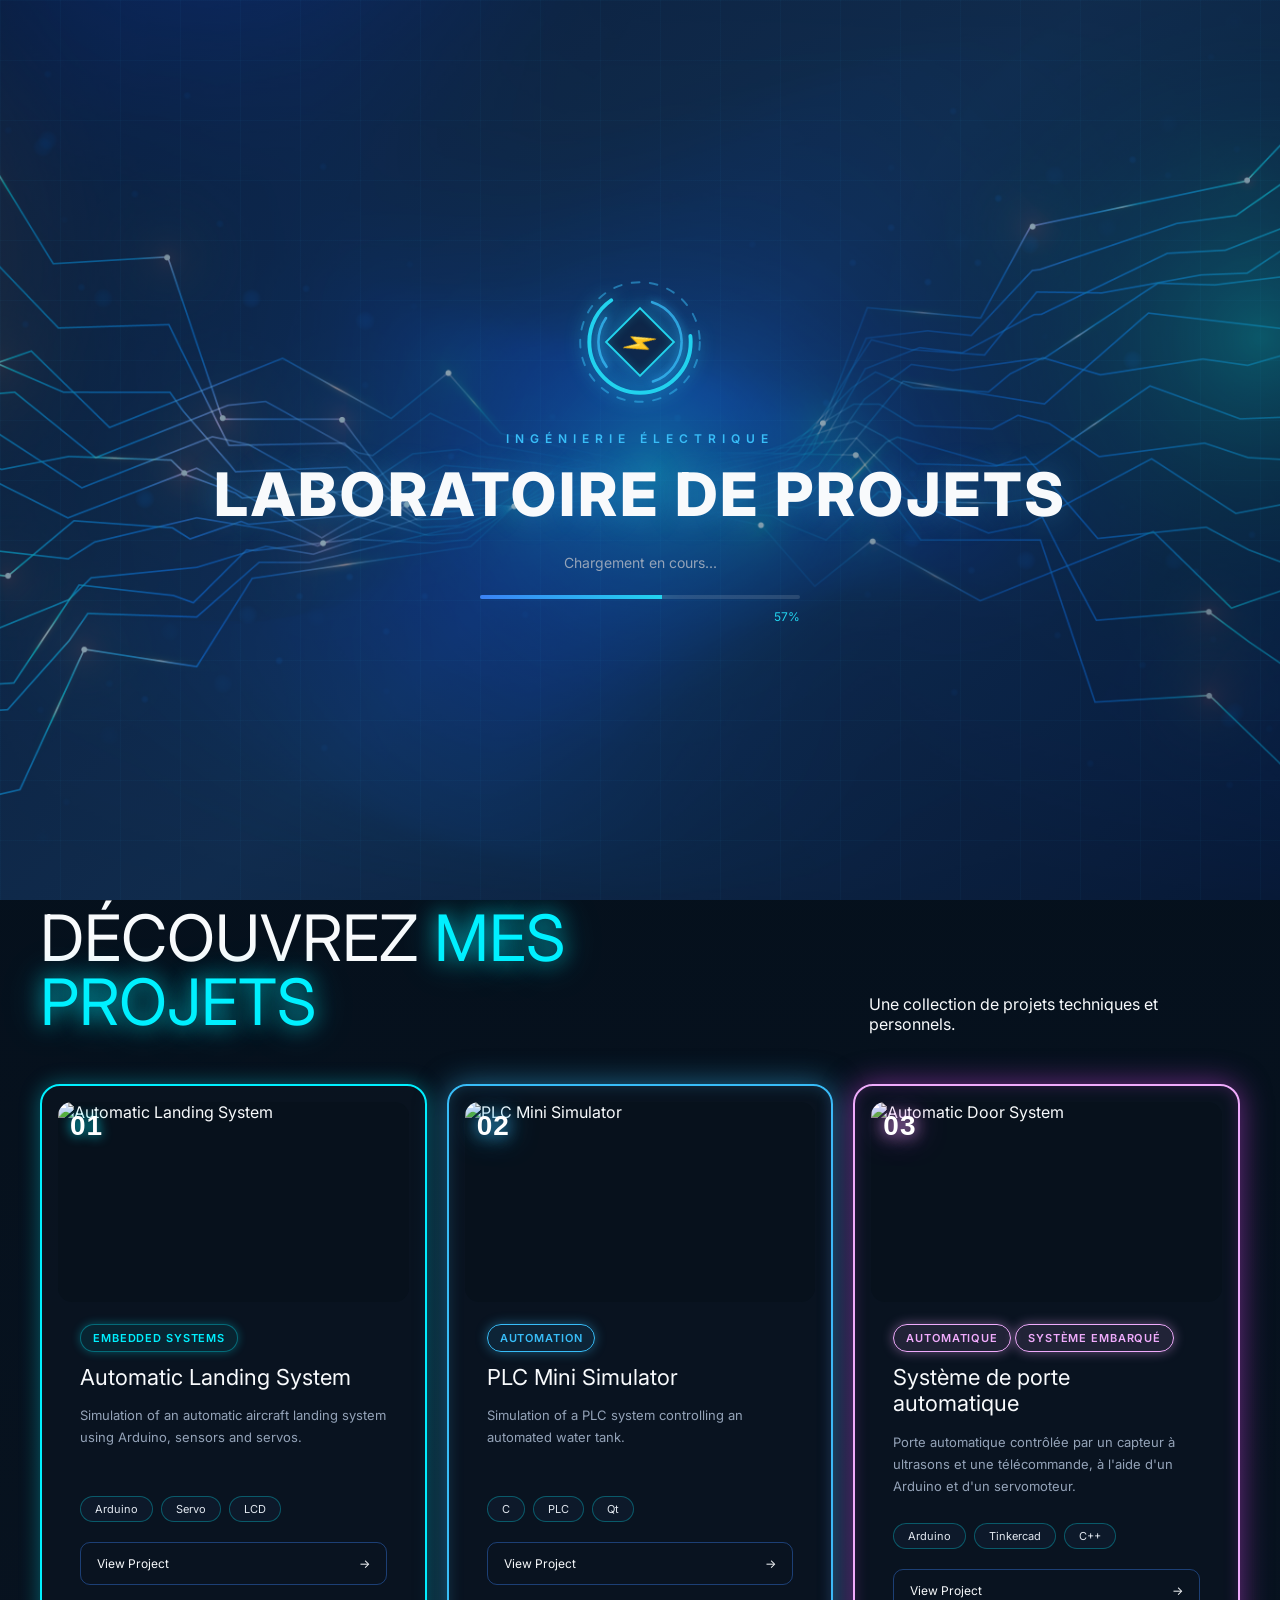
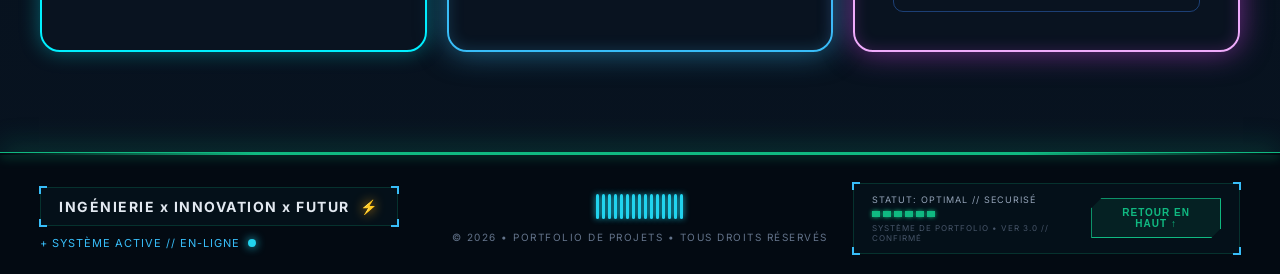
==== electrical-projects.html @ 34d15ec0 "Update Project" ====
<!doctype html>

<html lang="fr">
  <head>
    <meta charset="UTF-8" />

    <meta name="viewport" content="width=device-width, initial-scale=1.0" />

    <title>Ingénierie électrique | Laboratoire de projets</title>

    <!-- FONT -->

    <link rel="preconnect" href="https://fonts.googleapis.com" />

    <link rel="preconnect" href="https://fonts.gstatic.com" crossorigin />

    <link
      href="https://fonts.googleapis.com/css2?family=Inter:wght@400;500;600;700;800&display=swap"
      rel="stylesheet"
    />

    <link
      rel="preload"
      as="image"
      href="assets/electrical_projects_background.jpg"
    />

    <!-- CSS -->

    <link rel="stylesheet" href="css/electrical-projects.css" />
  </head>

  <body>
    <!-- =========================
         LOADING SCREEN
    ========================== -->

    <div id="page-loader" class="page-loader">
      <!-- LOADING BACKGROUND IMAGE -->

      <div class="loader-background"></div>

      <!-- DARK OVERLAY -->

      <div class="loader-overlay"></div>

      <!-- GRID -->

      <div class="loader-grid"></div>

      <!-- CIRCUIT DECORATION -->

      <div class="loader-circuit loader-circuit-left"></div>

      <div class="loader-circuit loader-circuit-right"></div>

      <!-- LOADER CONTENT -->

      <!-- LOADER CONTENT -->
      <div class="loader-content">
        <div class="loader-symbol">
          <svg class="ring ring-outer" viewBox="0 0 100 100">
            <circle cx="50" cy="50" r="46" stroke-dasharray="6, 8" />
          </svg>

          <svg class="ring ring-middle" viewBox="0 0 100 100">
            <circle cx="50" cy="50" r="39" stroke-dasharray="160 80" />
          </svg>

          <svg class="ring ring-inner" viewBox="0 0 100 100">
            <circle cx="50" cy="50" r="32" stroke-dasharray="40 40" />
          </svg>

          <div class="symbol-core">⚡</div>
        </div>

        <!-- TITLE -->
        <div class="loader-title">
          <span> INGÉNIERIE ÉLECTRIQUE </span>
          <h1>LABORATOIRE DE PROJETS</h1>
        </div>

        <!-- LOADING TEXT -->
        <p class="loading-text">Chargement en cours...</p>

        <!-- PROGRESS -->
        <div class="progress-wrapper">
          <div class="progress-bar">
            <div id="progress" class="progress"></div>
          </div>
          <span id="progress-number" class="progress-number"> 0% </span>
        </div>
      </div>
    </div>

    <!-- =========================
         MAIN PAGE
    ========================== -->

    <main id="main-content" class="main-content">
      <!-- MAIN BACKGROUND -->

      <div class="main-background"></div>

      <!-- MAIN DARK OVERLAY -->

      <div class="main-overlay"></div>

      <!-- NAVIGATION -->

      <header class="topbar">
        <!-- LOGO -->

        <a href="index.html" class="logo">
          <span class="logo-mark"> HK </span>

          <span class="logo-name"> HUY KIEN </span>
        </a>

        <!-- BACK HOME -->

        <a href="index.html" class="back-home">
          <span> ← </span>

          Retour à l'accueil
        </a>
      </header>

      <!-- HERO SECTION -->
      <section class="hero">
        <div class="hero-content">
          <div class="hero-text">
            <span class="hero-label">INGÉNIERIE ÉLECTRIQUE</span>

            <h1>
              LABORATOIRE <br />
              <span class="glow-text"
                >PROJETS <i class="lightning-bolt">⚡</i></span
              >
            </h1>

            <p>Découvrez mes projets en électronique et automatique.</p>

            <div class="hero-line"></div>

            <a href="#projects" class="hero-scroll-btn">
              <span class="scroll-arrow">↓</span>
              <span>Faites défiler pour explorer</span>
            </a>
          </div>

          <div class="hero-visual">
            <div class="hero-glow"></div>

            <div class="tech-chip">
              <div class="chip-inner">
                <span class="chip-icon">⚡</span>
                <span class="chip-status">SYSTEM ONLINE</span>
              </div>

              <span class="pin pin-1"></span>
              <span class="pin pin-2"></span>
              <span class="pin pin-3"></span>
              <span class="pin pin-4"></span>
              <span class="pin pin-5"></span>
              <span class="pin pin-6"></span>
            </div>
          </div>
        </div>
      </section>

      <!-- =========================
             PROJECTS
      ========================== -->

      <section id="projects" class="projects-section">
        <div class="projects-container">
          <!-- HEADER -->

          <div class="projects-header">
            <div>
              <span> PROJETS SÉLECTIONNÉS </span>

              <h2>
                DÉCOUVREZ

                <strong> MES PROJETS </strong>
              </h2>
            </div>

            <p>Une collection de projets techniques et personnels.</p>
          </div>

          <!-- =========================
                     PROJECT GRID
          ========================== -->

          <div class="project-grid">
            <!-- PROJECT 01 -->

            <article class="project-card">
              <span class="project-index"> 01 </span>

              <div class="project-image">
                <img src="assets/cat1.jpeg" alt="Automatic Landing System" />
              </div>

              <div class="project-content">
                <span class="project-type"> EMBEDDED SYSTEMS </span>

                <h3>Automatic Landing System</h3>

                <p>
                  Simulation of an automatic aircraft landing system using
                  Arduino, sensors and servos.
                </p>

                <div class="project-tags">
                  <span>Arduino</span>

                  <span>Servo</span>

                  <span>LCD</span>
                </div>

                <a href="#" class="project-button">
                  View Project

                  <span> → </span>
                </a>
              </div>
            </article>

            <!-- PROJECT 02 -->

            <article class="project-card">
              <span class="project-index"> 02 </span>

              <div class="project-image">
                <img src="assets/cat2.jpeg" alt="PLC Mini Simulator" />
              </div>

              <div class="project-content">
                <span class="project-type"> AUTOMATION </span>

                <h3>PLC Mini Simulator</h3>

                <p>
                  Simulation of a PLC system controlling an automated water
                  tank.
                </p>

                <div class="project-tags">
                  <span>C</span>

                  <span>PLC</span>

                  <span>Qt</span>
                </div>

                <a href="#" class="project-button">
                  View Project

                  <span> → </span>
                </a>
              </div>
            </article>

            <!-- PROJECT 03 -->

            <article class="project-card">
              <span class="project-index"> 03 </span>

              <div class="project-image">
                <img src="assets/cat3.jpeg" alt="Automatic Door System" />
              </div>

              <div class="project-content">
                <div class="project-type">AUTOMATIQUE</div>
                <div class="project-type">SYSTÈME EMBARQUÉ</div>

                <h3>Système de porte automatique</h3>

                <p>
                  Porte automatique contrôlée par un capteur à ultrasons et une
                  télécommande, à l'aide d'un Arduino et d'un servomoteur.
                </p>

                <div class="project-tags">
                  <span>Arduino</span>

                  <span>Tinkercad</span>

                  <span>C++</span>

                </div>

                <a href="#" class="project-button">
                  View Project

                  <span> → </span>
                </a>
              </div>
            </article>
          </div>
        </div>
      </section>

      <!-- FOOTER -->

      <footer class="footer">
        <div class="footer-circuit-top"></div>

        <div class="footer-container">
          <div class="footer-col footer-col-left">
            <div class="hud-box">
              <span class="hud-corner top-left"></span>
              <span class="hud-corner top-right"></span>
              <span class="hud-corner bottom-left"></span>
              <span class="hud-corner bottom-right"></span>
              <div class="hud-text">
                INGÉNIERIE x INNOVATION x FUTUR <strong class="bolt">⚡</strong>
              </div>
            </div>
            <div class="status-indicator">
              <span class="prefix">+ SYSTÈME ACTIVE // EN-LIGNE</span>
              <span class="status-dot"></span>
            </div>
          </div>

          <div class="footer-col footer-col-center">
            <div class="sound-wave">
              <span></span><span></span><span></span><span></span><span></span>
              <span></span><span></span><span></span><span></span><span></span>
              <span></span><span></span><span></span><span></span><span></span>
            </div>
            <div class="copyright-text">
              © 2026 • PORTFOLIO DE PROJETS • TOUS DROITS RÉSERVÉS
            </div>
          </div>

          <div class="footer-col footer-col-right">
            <div class="hud-box hud-system-status">
              <span class="hud-corner top-left"></span>
              <span class="hud-corner top-right"></span>
              <span class="hud-corner bottom-left"></span>
              <span class="hud-corner bottom-right"></span>
              <div class="status-info">
                <span>STATUT: OPTIMAL // SECURISÉ</span>
                <div class="status-bar">
                  <span></span><span></span><span></span><span></span
                  ><span></span><span></span>
                </div>
                <span class="sub-info"
                  >SYSTÈME DE PORTFOLIO • VER 3.0 // CONFIRMÉ</span
                >
              </div>
              <button
                onclick="window.scrollTo({ top: 0, behavior: 'smooth' })"
                class="back-to-top-btn"
              >
                RETOUR EN HAUT ↑
              </button>
            </div>
          </div>
        </div>
      </footer>
    </main>

    <!-- =========================
     PROJECT DETAIL MODAL (POPUP)
    ========================= -->

    <div id="project-modal" class="project-modal">
      <div class="modal-overlay"></div>
      <div class="modal-container">
        <!-- Nút đóng PopUp -->
        <button class="modal-close-btn">&times;</button>

        <!-- Header Popup -->
        <div class="modal-header">
          <div id="modal-category" class="project-types"></div>
          <h2 id="modal-title"></h2>
        </div>

        <!-- CÁC TAB CHUYỂN CATEGORY (Ảnh / Video / Files) -->
        <div class="modal-tabs">
          <button class="tab-btn active" data-tab="tab-images">
            🖼️ Photos du projet
          </button>
          <button class="tab-btn" data-tab="tab-videos">🎬 Vidéo Démo</button>
          <button class="tab-btn" data-tab="tab-files">
            📁 Fichiers et Documents
          </button>
        </div>

        <!-- NỘI DUNG TỪNG TAB -->
        <div class="modal-body">
          <!-- TAB 1: DANH SÁCH ẢNH -->
          <div id="tab-images" class="tab-content active">
            <div class="gallery-grid" id="modal-gallery">
              <!-- Ảnh sẽ được đổ tự động bằng JS -->
            </div>
          </div>

          <!-- TAB 2: VIDEO DEMO -->
          <div id="tab-videos" class="tab-content">
            <div class="video-container" id="modal-video">
              <!-- Video sẽ được đổ bằng JS -->
            </div>
          </div>

          <!-- TAB 3: FILE & TÀI LIỆU -->
          <div id="tab-files" class="tab-content">
            <ul class="file-list" id="modal-files">
              <!-- File đính kèm sẽ được đổ bằng JS -->
            </ul>
          </div>
        </div>
      </div>
    </div>

    <!-- JAVASCRIPT -->

    <script src="js/electrical-loader.js"></script>
    <script src="js/pop-up-page.js"></script>
  </body>
</html>
---- css/electrical-projects.css ----
@import "../css/electrical_sections/loading.css";
@import "../css/electrical_sections/projects_page_design.css";
@import "../css/electrical_sections/projects_page_main.css";
@import "../css/electrical_sections/responsive_electrical_page.css";
@import "../css/electrical_sections/pop-up-page.css";

/* ========================================
   CSS RESET
======================================== */

/* http://meyerweb.com/eric/tools/css/reset/ 
   v2.0 | 20110126
   License: none (public domain)
*/

html,
body,
div,
span,
applet,
object,
iframe,
h1,
h2,
h3,
h4,
h5,
h6,
p,
blockquote,
pre,
a,
abbr,
acronym,
address,
big,
cite,
code,
del,
dfn,
em,
img,
ins,
kbd,
q,
s,
samp,
small,
strike,
strong,
sub,
sup,
tt,
var,
b,
u,
i,
center,
dl,
dt,
dd,
ol,
ul,
li,
fieldset,
form,
label,
legend,
table,
caption,
tbody,
tfoot,
thead,
tr,
th,
td,
article,
aside,
canvas,
details,
embed,
figure,
figcaption,
footer,
header,
hgroup,
menu,
nav,
output,
ruby,
section,
summary,
time,
mark,
audio,
video {
  margin: 0;
  padding: 0;
  border: 0;
  font-size: 100%;
  font: inherit;
  vertical-align: baseline;
}

/* ========================================
   HTML5 DISPLAY RESET
======================================== */

article,
aside,
details,
figcaption,
figure,
footer,
header,
hgroup,
menu,
nav,
section {
  display: block;
}

/* ========================================
   LIST RESET
======================================== */

ol,
ul {
  list-style: none;
}

/* ========================================
   QUOTE RESET
======================================== */

blockquote,
q {
  quotes: none;
}

blockquote::before,
blockquote::after,
q::before,
q::after {
  content: "";
}

/* ========================================
   TABLE RESET
======================================== */

table {
  border-collapse: collapse;
  border-spacing: 0;
}

/* ========================================
   GLOBAL SETTINGS
======================================== */

*,
*::before,
*::after {
  box-sizing: border-box;
}

/* ========================================
   HTML
======================================== */

html {
  scroll-behavior: smooth;
}

/* ========================================
   BODY
======================================== */

body {
  font-family: "Inter", sans-serif;

  background: #081320;

  color: #f8fafc;

  overflow-x: hidden;
}

:root {
  --background: #081320;

  --surface: #0e1c2b;

  --surface-light: #13283b;

  --primary: #3b82f6;

  --secondary: #38bdf8;

  --accent: #22d3ee;

  --text-primary: #f8fafc;

  --text-secondary: #94a3b8;

  --border: rgba(56, 189, 248, 0.2);

  --glow: rgba(34, 211, 238, 0.35);
}
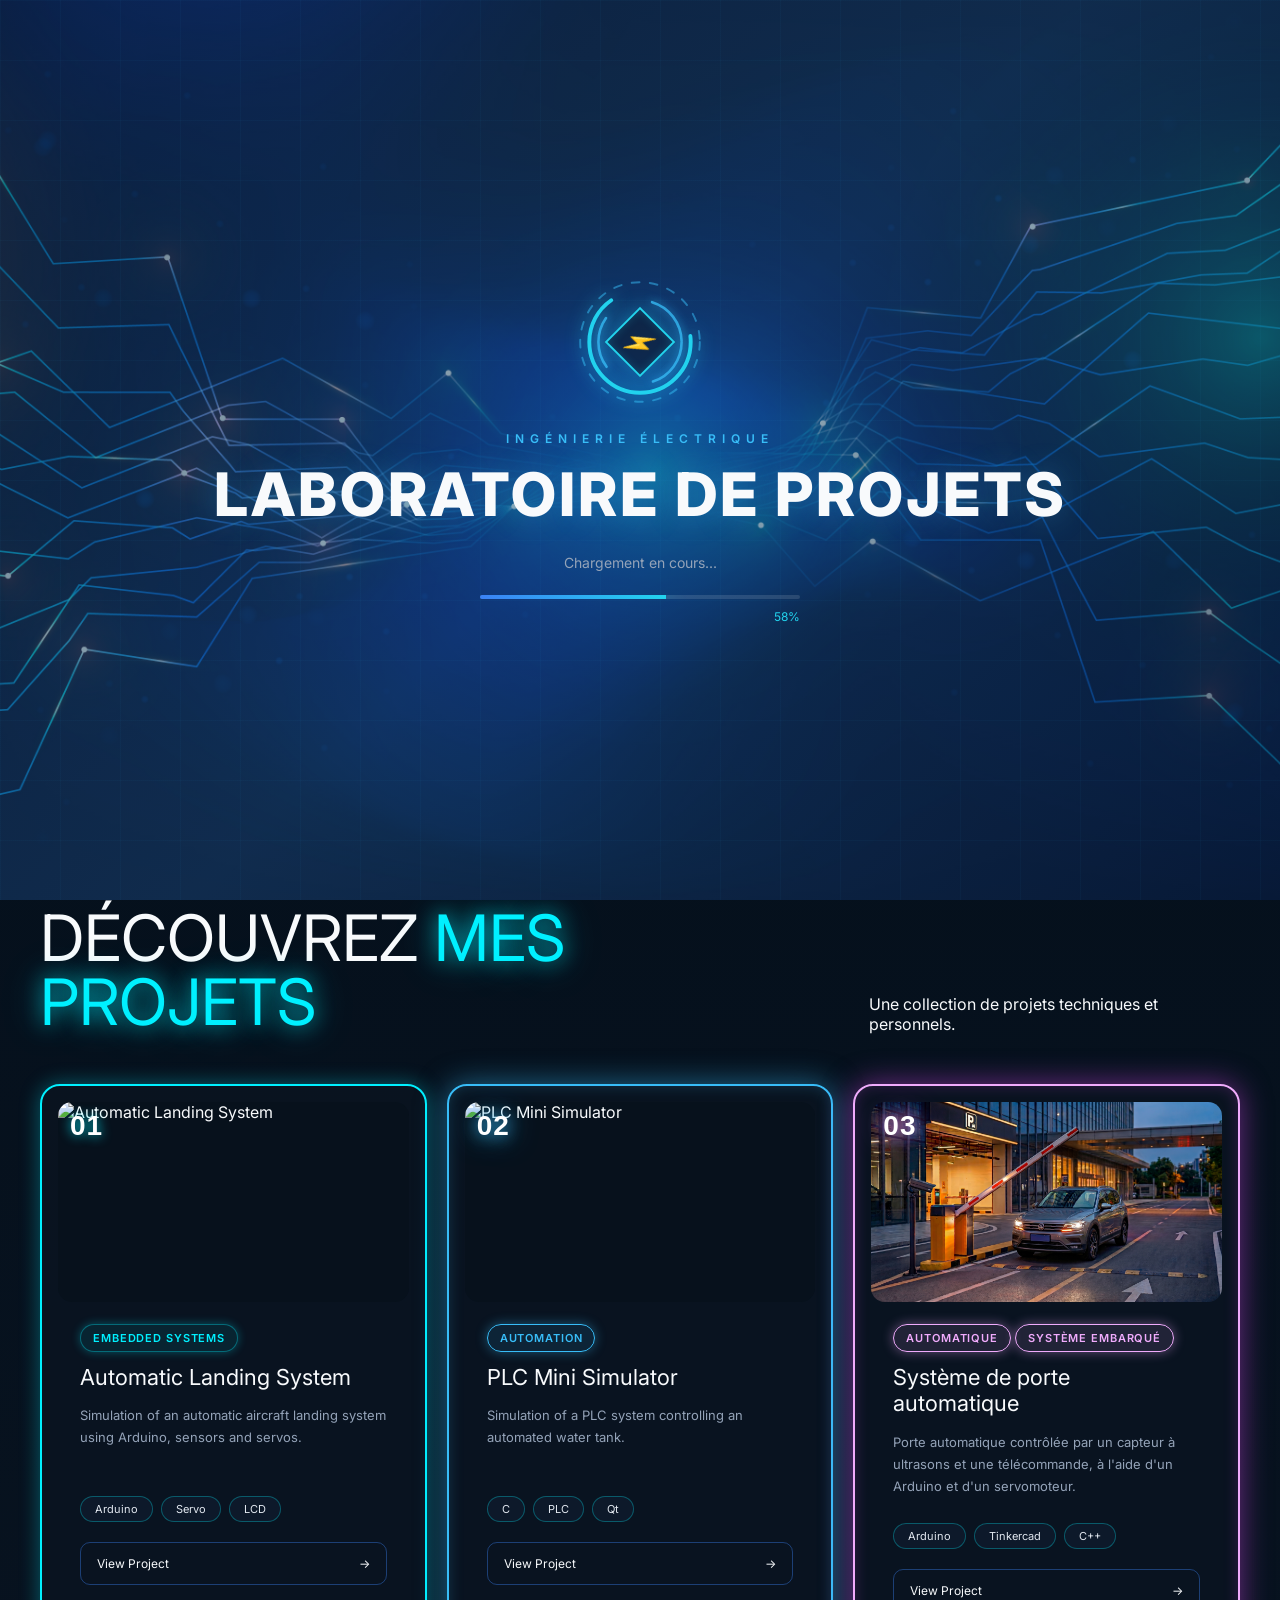
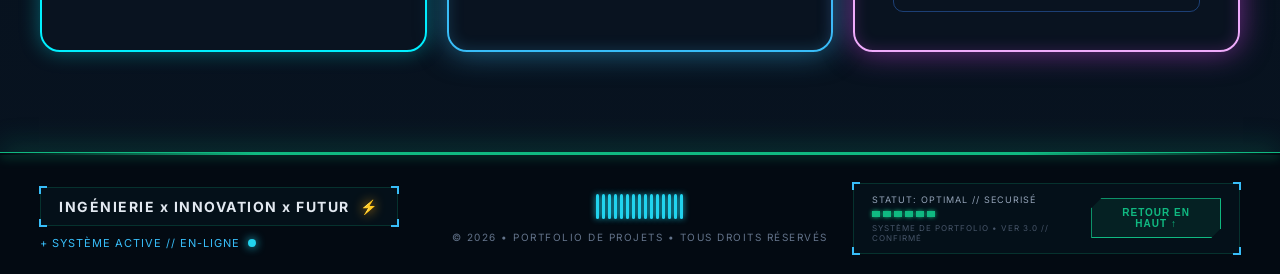
==== commit f4352d50: "Update Project 3" ====
--- a/electrical-projects.html
+++ b/electrical-projects.html
@@ -272,7 +272,7 @@
               <span class="project-index"> 03 </span>
 
               <div class="project-image">
-                <img src="assets/cat3.jpeg" alt="Automatic Door System" />
+                <img src="assets/logo_automatic_door.jpg" alt="Automatic Door System" />
               </div>
 
               <div class="project-content">
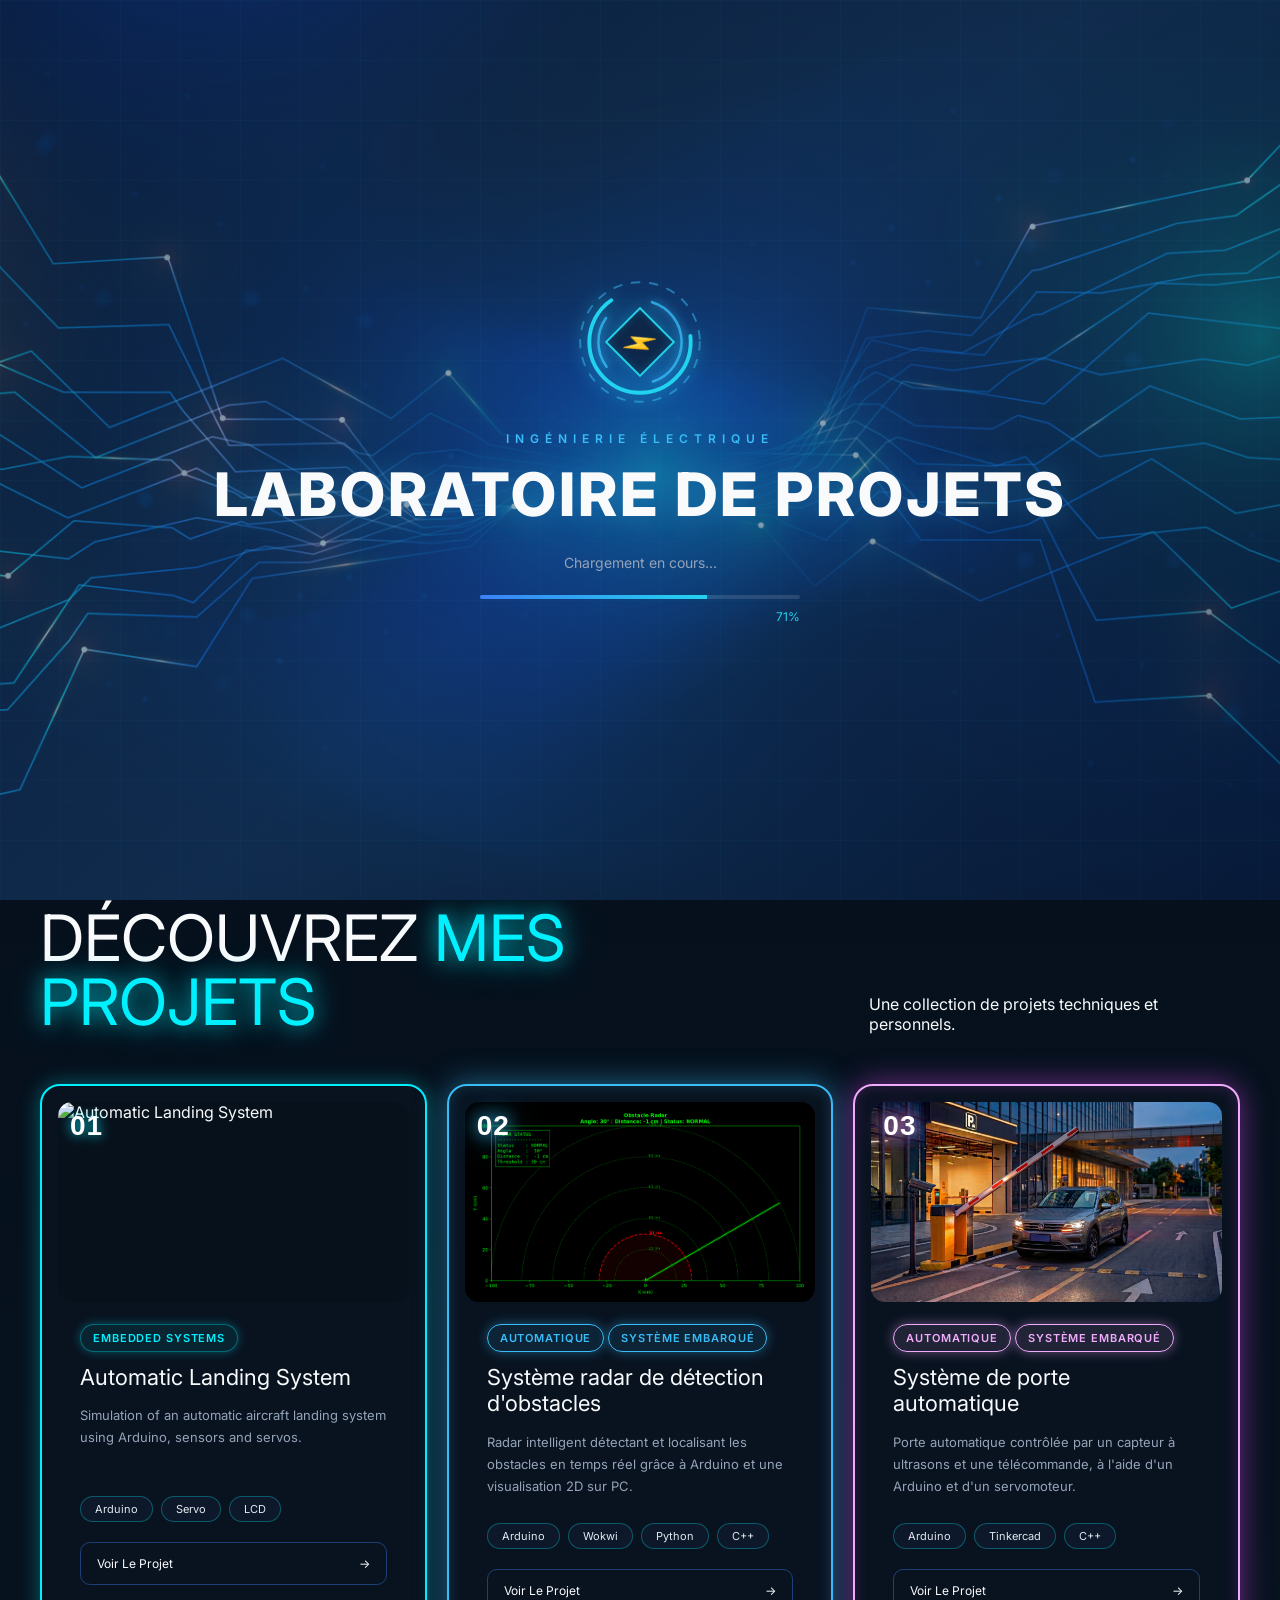
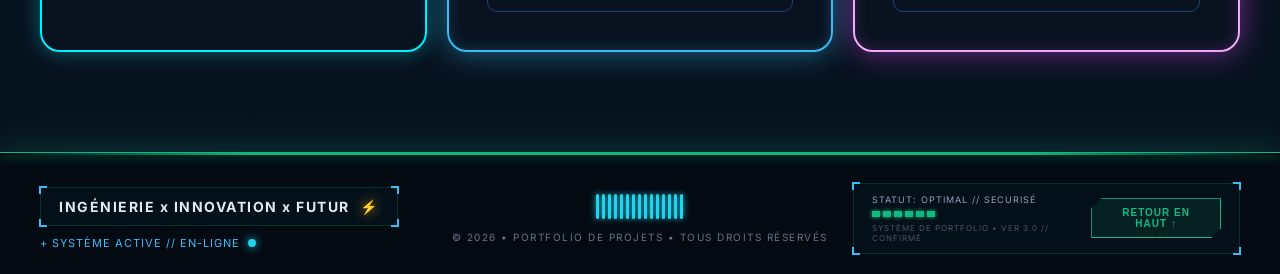
==== commit 47296018: "Update New Project" ====
--- a/electrical-projects.html
+++ b/electrical-projects.html
@@ -224,7 +224,7 @@
                 </div>
 
                 <a href="#" class="project-button">
-                  View Project
+                  Voir Le Projet
 
                   <span> → </span>
                 </a>
@@ -237,29 +237,35 @@
               <span class="project-index"> 02 </span>
 
               <div class="project-image">
-                <img src="assets/cat2.jpeg" alt="PLC Mini Simulator" />
+                <img
+                  src="assets/radar_background_image.png"
+                  alt="Obstacle Radar System"
+                />
               </div>
 
               <div class="project-content">
-                <span class="project-type"> AUTOMATION </span>
-
-                <h3>PLC Mini Simulator</h3>
+                <div class="project-type">AUTOMATIQUE</div>
+                <div class="project-type">SYSTÈME EMBARQUÉ</div>
+
+                <h3>Système radar de détection d'obstacles</h3>
 
                 <p>
-                  Simulation of a PLC system controlling an automated water
-                  tank.
+                  Radar intelligent détectant et localisant les obstacles en
+                  temps réel grâce à Arduino et une visualisation 2D sur PC.
                 </p>
 
                 <div class="project-tags">
-                  <span>C</span>
-
-                  <span>PLC</span>
-
-                  <span>Qt</span>
+                  <span>Arduino</span>
+
+                  <span>Wokwi</span>
+
+                  <span>Python</span>
+
+                  <span>C++</span>
                 </div>
 
                 <a href="#" class="project-button">
-                  View Project
+                  Voir Le Projet
 
                   <span> → </span>
                 </a>
@@ -272,7 +278,10 @@
               <span class="project-index"> 03 </span>
 
               <div class="project-image">
-                <img src="assets/logo_automatic_door.jpg" alt="Automatic Door System" />
+                <img
+                  src="assets/logo_automatic_door.jpg"
+                  alt="Automatic Door System"
+                />
               </div>
 
               <div class="project-content">
@@ -292,11 +301,10 @@
                   <span>Tinkercad</span>
 
                   <span>C++</span>
-
                 </div>
 
                 <a href="#" class="project-button">
-                  View Project
+                  Voir Le Projet
 
                   <span> → </span>
                 </a>
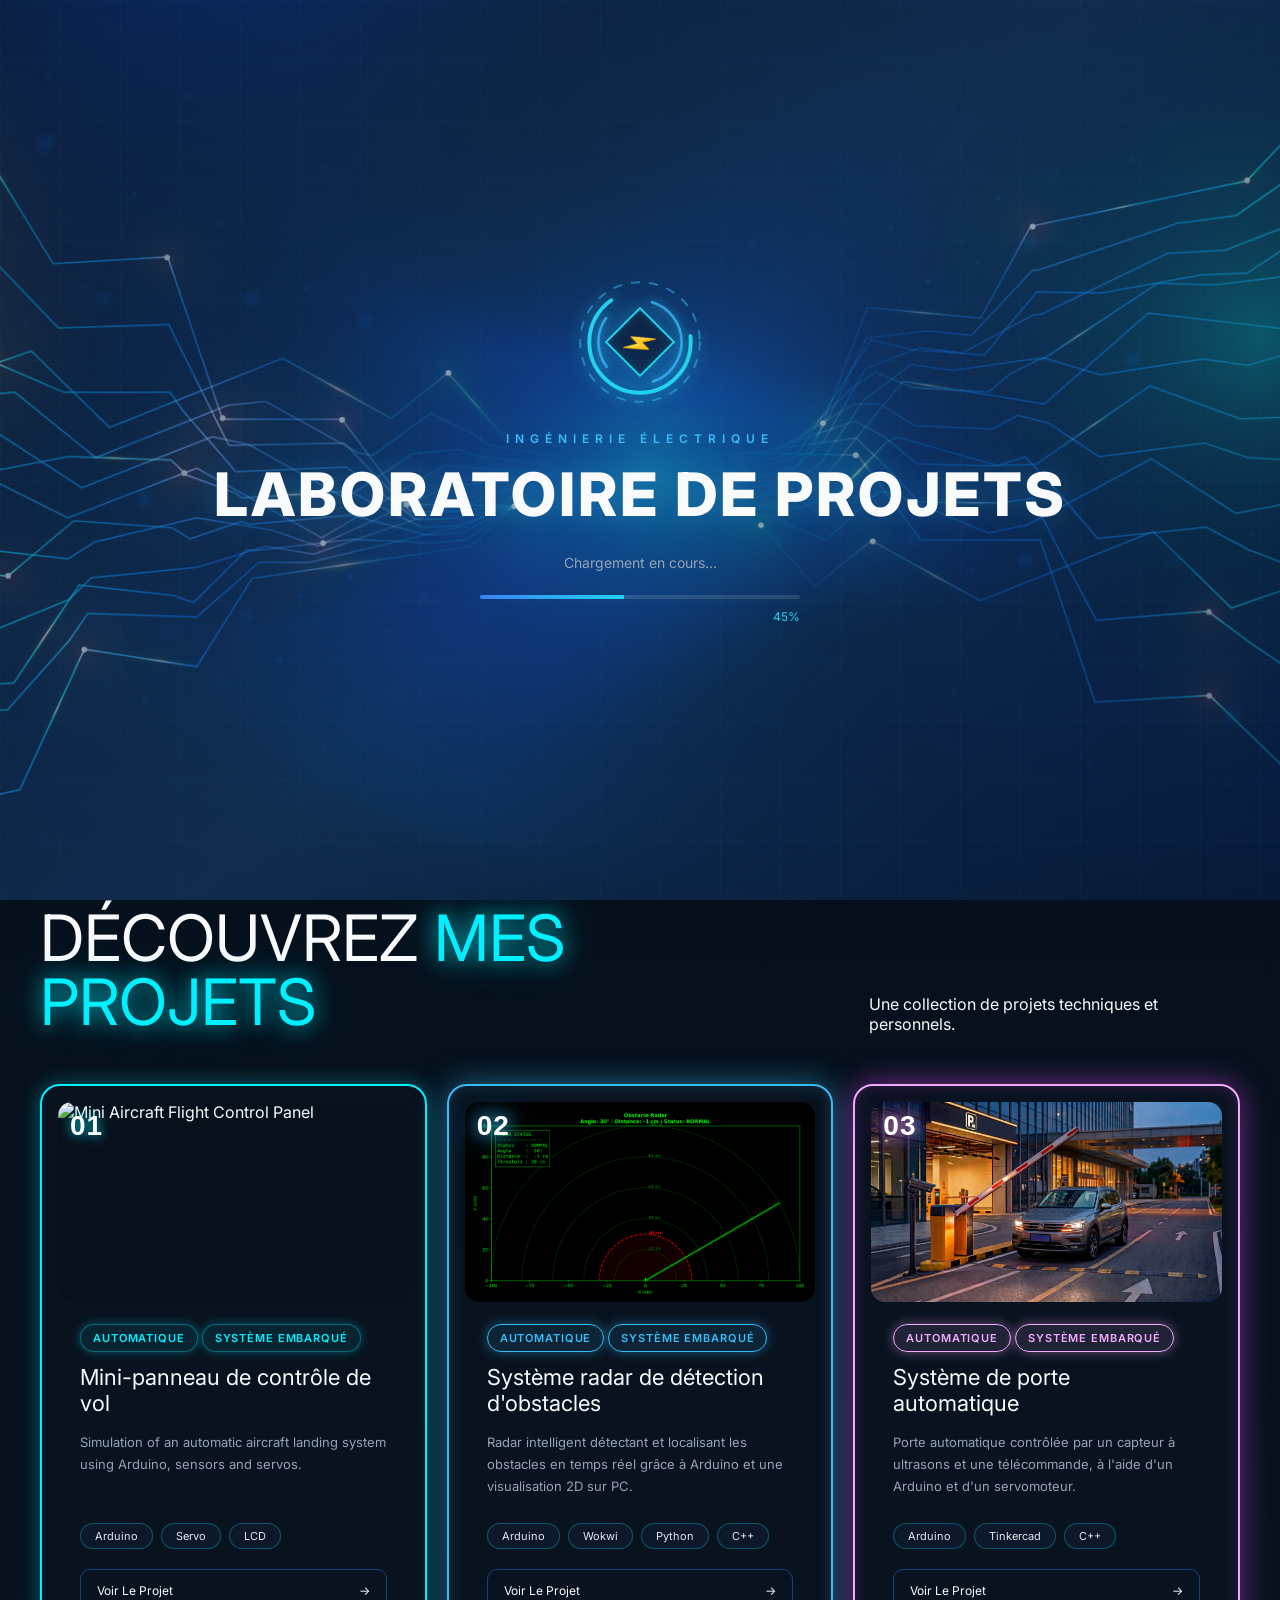
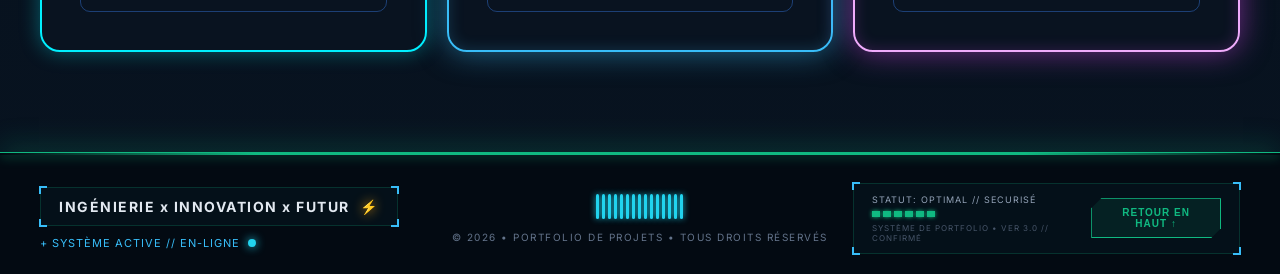
==== commit 159ee132: "Update Project New" ====
--- a/electrical-projects.html
+++ b/electrical-projects.html
@@ -202,13 +202,17 @@
               <span class="project-index"> 01 </span>
 
               <div class="project-image">
-                <img src="assets/cat1.jpeg" alt="Automatic Landing System" />
+                <img
+                  src="assets/cat1.jpeg"
+                  alt="Mini Aircraft Flight Control Panel"
+                />
               </div>
 
               <div class="project-content">
-                <span class="project-type"> EMBEDDED SYSTEMS </span>
-
-                <h3>Automatic Landing System</h3>
+                <div class="project-type">AUTOMATIQUE</div>
+                <div class="project-type">SYSTÈME EMBARQUÉ</div>
+
+                <h3>Mini-panneau de contrôle de vol</h3>
 
                 <p>
                   Simulation of an automatic aircraft landing system using
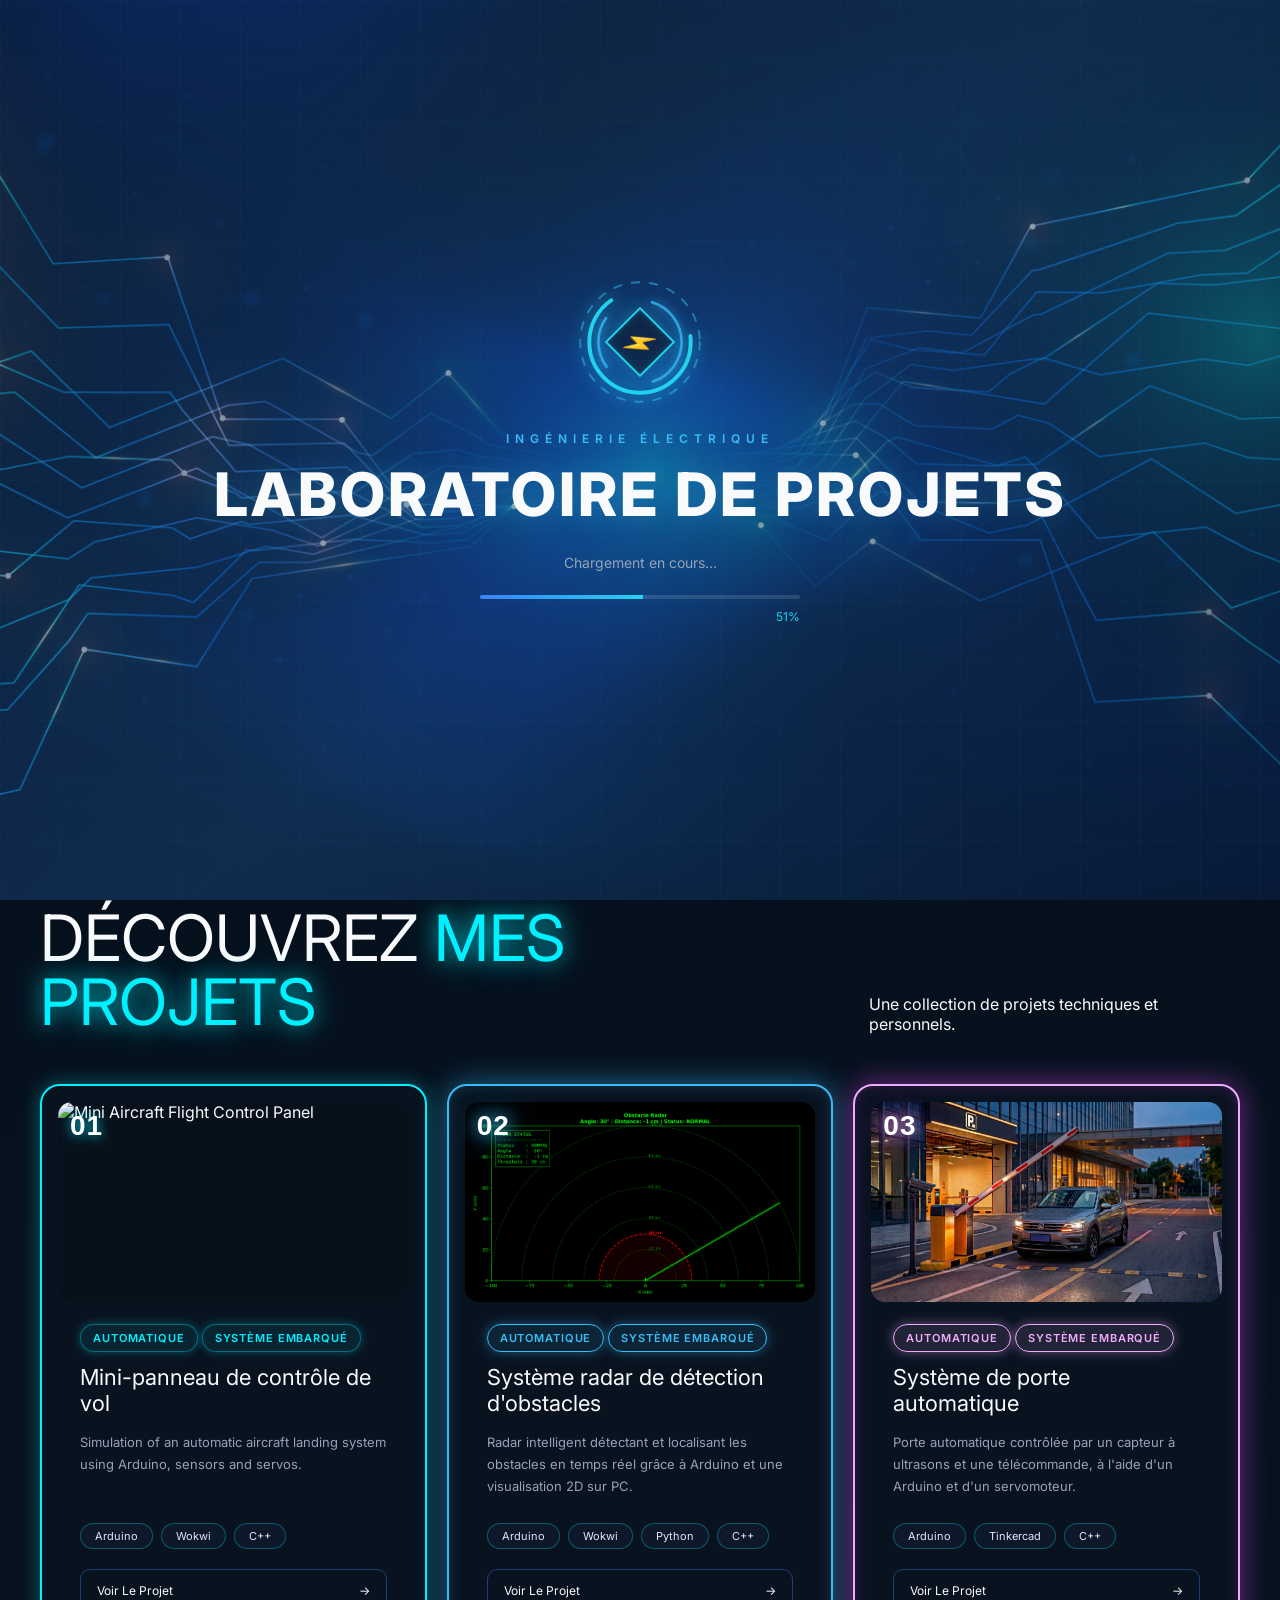
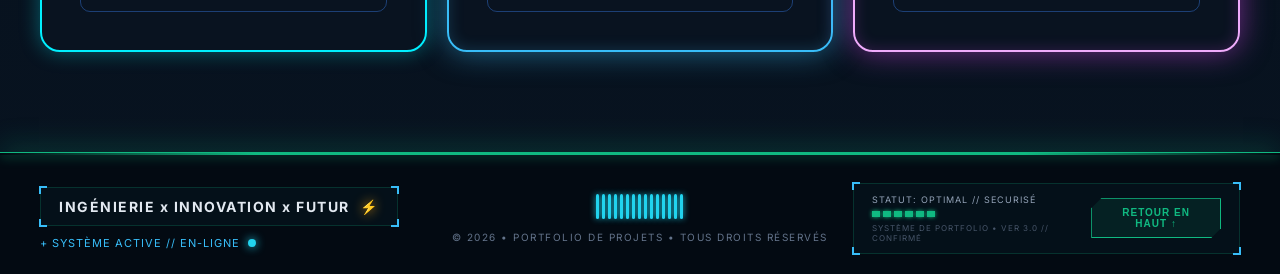
==== commit 84a4686d: "Update Project New" ====
--- a/electrical-projects.html
+++ b/electrical-projects.html
@@ -222,9 +222,9 @@
                 <div class="project-tags">
                   <span>Arduino</span>
 
-                  <span>Servo</span>
-
-                  <span>LCD</span>
+                  <span>Wokwi</span>
+
+                  <span>C++</span>
                 </div>
 
                 <a href="#" class="project-button">
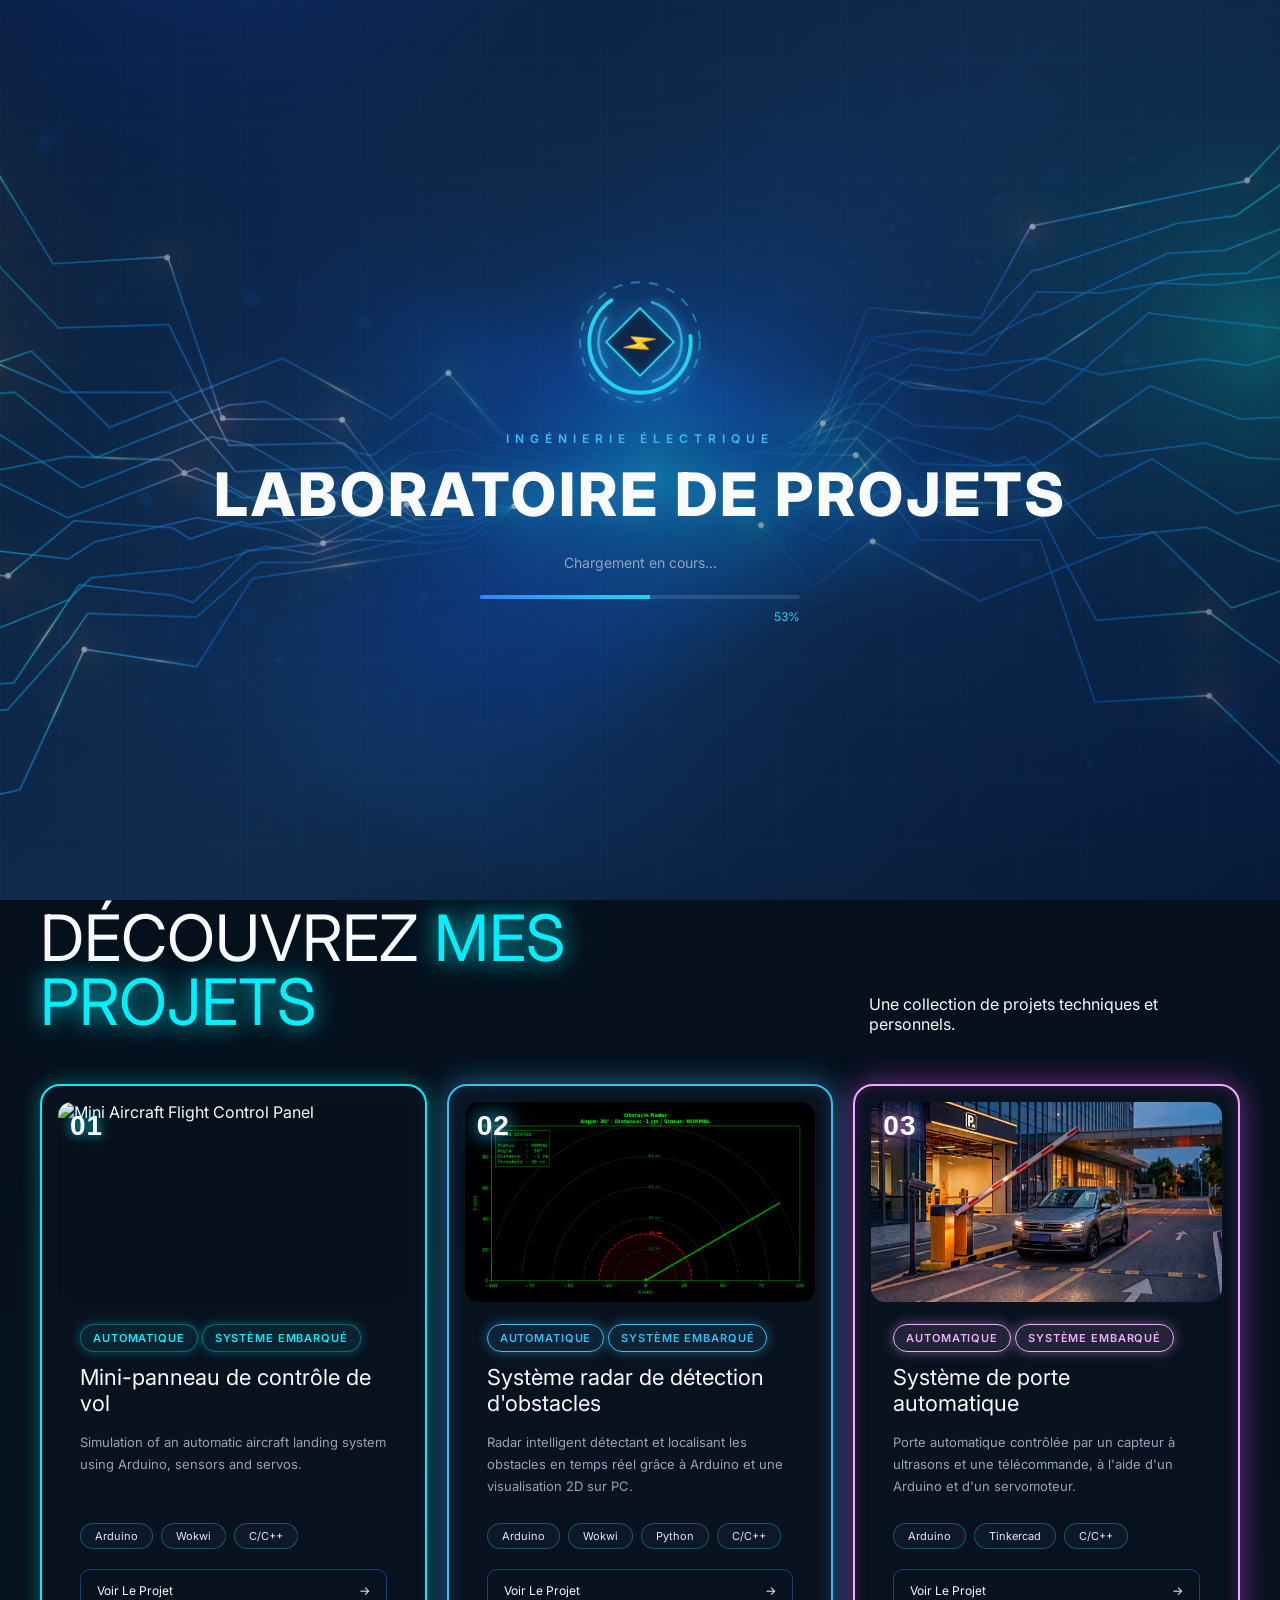
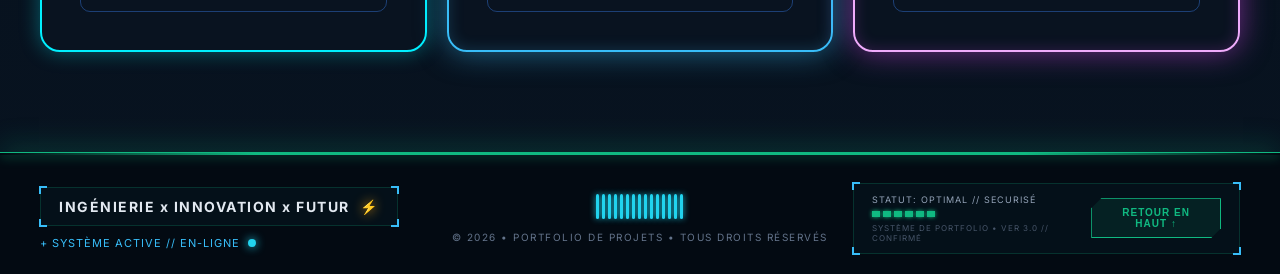
==== commit 4b471a3e: "Update Title Project" ====
--- a/electrical-projects.html
+++ b/electrical-projects.html
@@ -224,7 +224,7 @@
 
                   <span>Wokwi</span>
 
-                  <span>C++</span>
+                  <span>C/C++</span>
                 </div>
 
                 <a href="#" class="project-button">
@@ -265,7 +265,7 @@
 
                   <span>Python</span>
 
-                  <span>C++</span>
+                  <span>C/C++</span>
                 </div>
 
                 <a href="#" class="project-button">
@@ -304,7 +304,7 @@
 
                   <span>Tinkercad</span>
 
-                  <span>C++</span>
+                  <span>C/C++</span>
                 </div>
 
                 <a href="#" class="project-button">
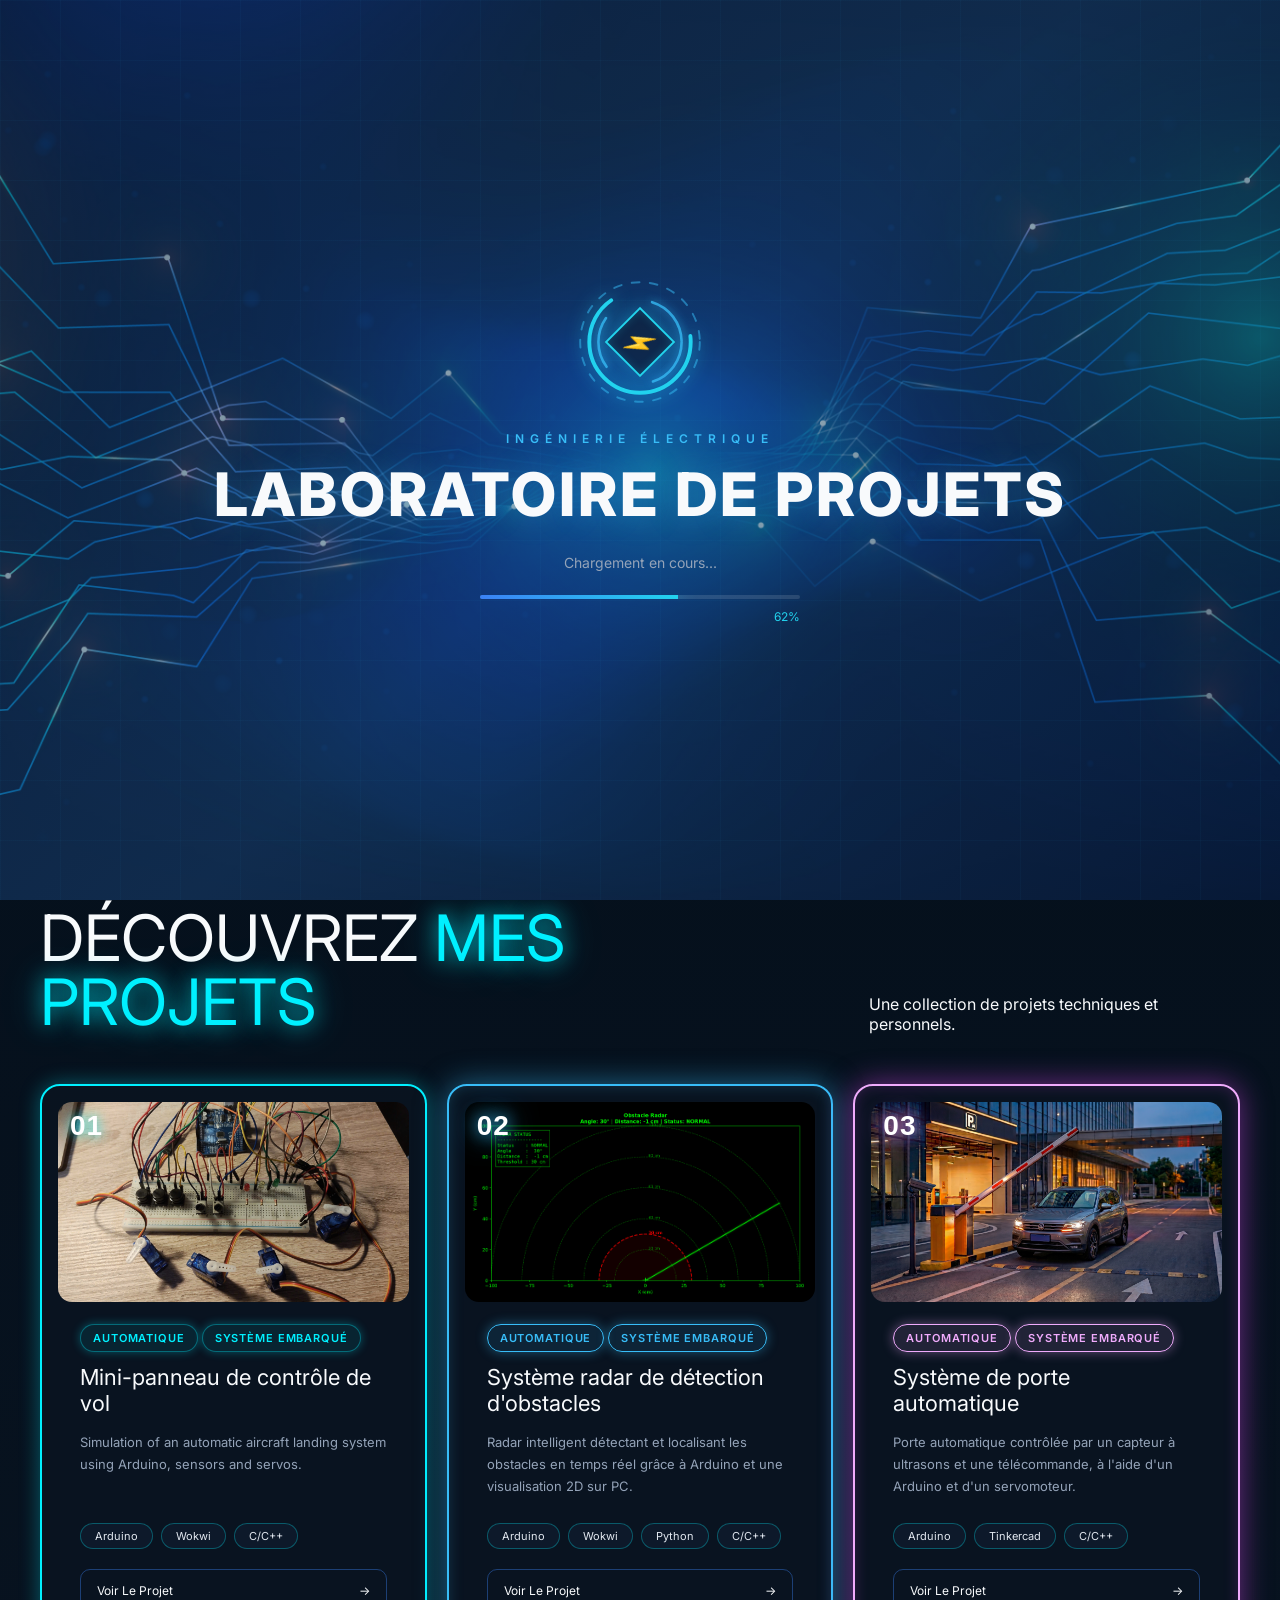
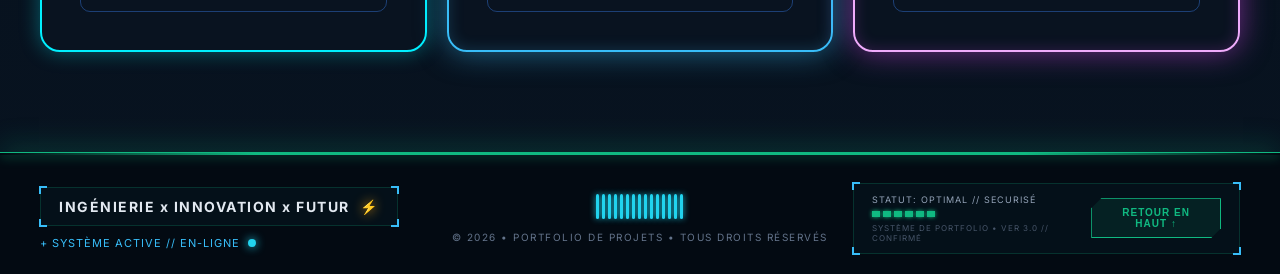
==== commit 0d675593: "Update Project 1" ====
--- a/electrical-projects.html
+++ b/electrical-projects.html
@@ -203,7 +203,7 @@
 
               <div class="project-image">
                 <img
-                  src="assets/cat1.jpeg"
+                  src="assets/Mini_Panel_Background.jpg"
                   alt="Mini Aircraft Flight Control Panel"
                 />
               </div>
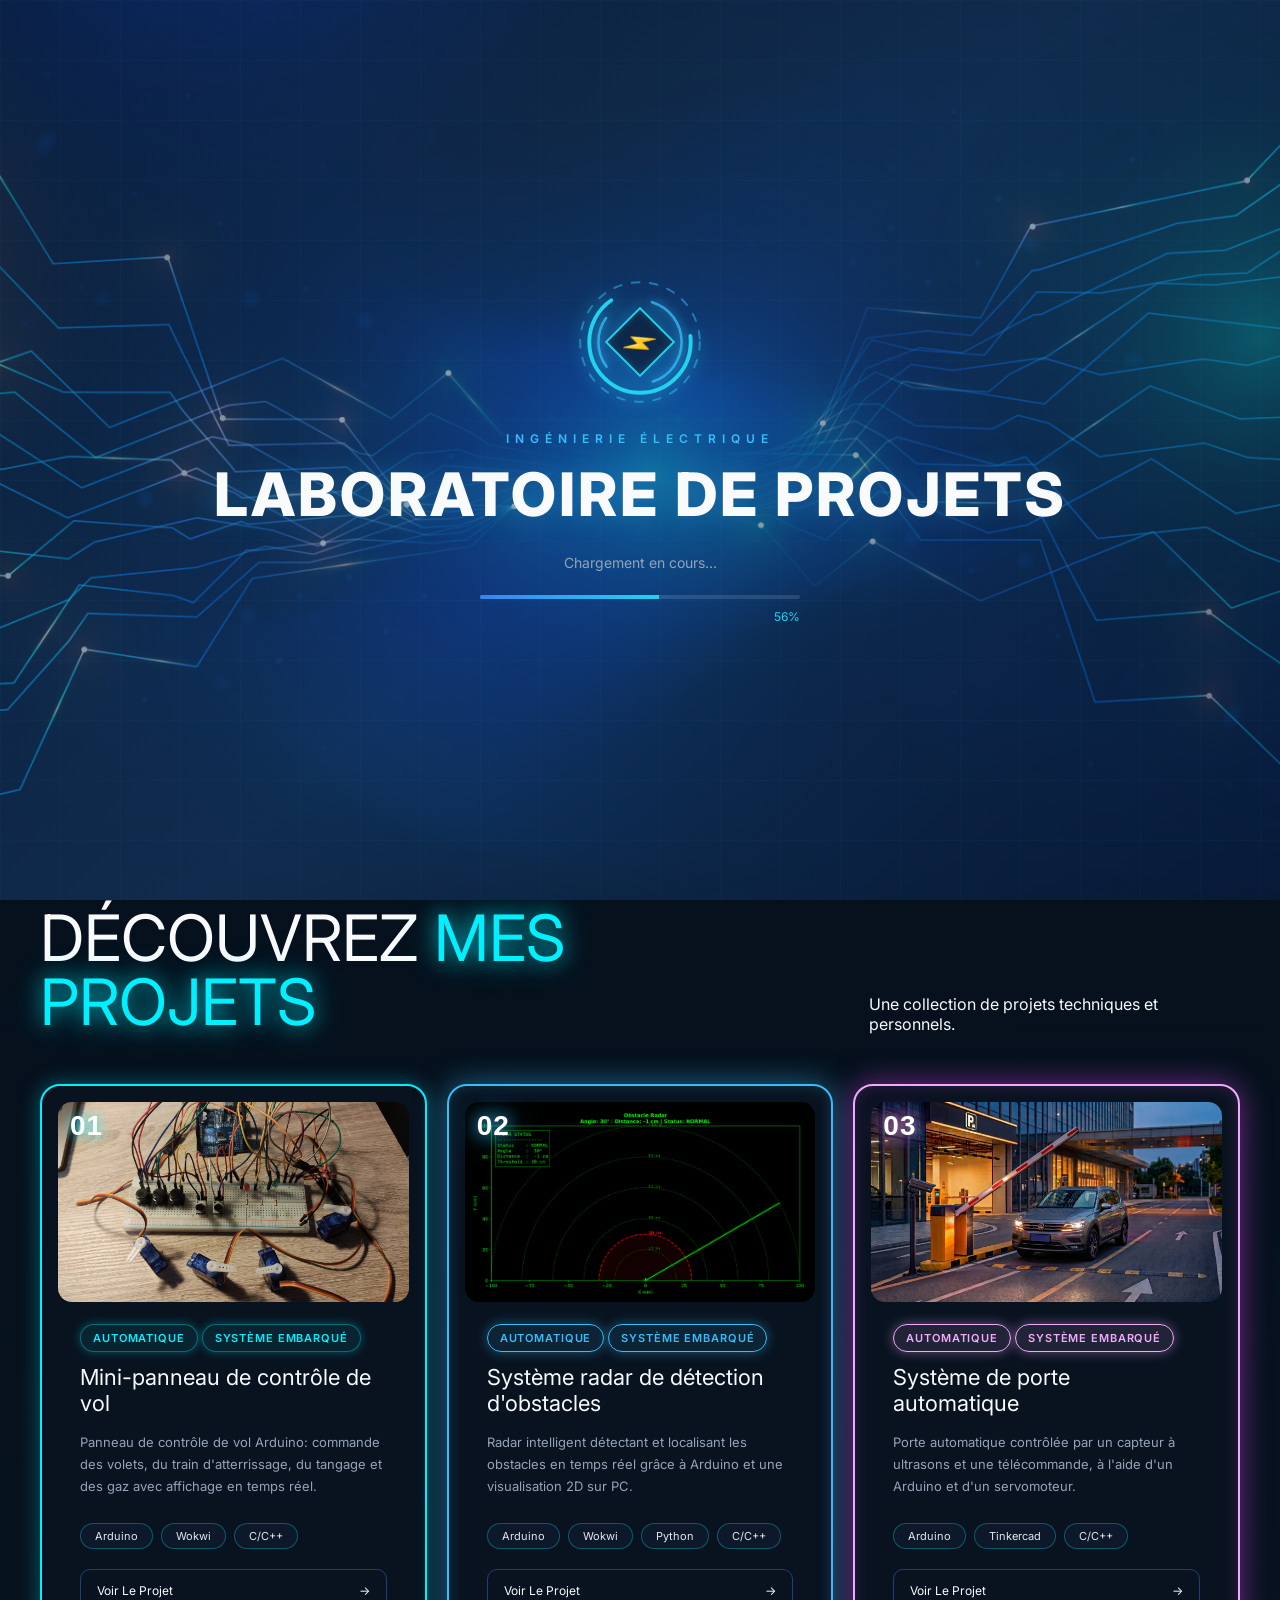
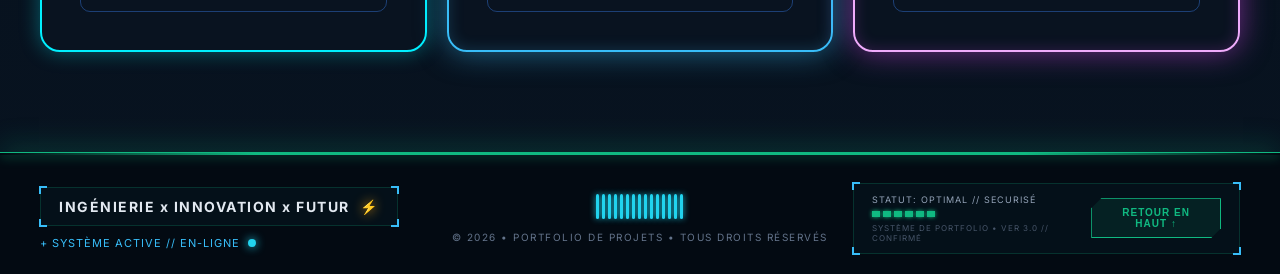
==== commit cff12427: "Update Description Project 1" ====
--- a/electrical-projects.html
+++ b/electrical-projects.html
@@ -215,8 +215,9 @@
                 <h3>Mini-panneau de contrôle de vol</h3>
 
                 <p>
-                  Simulation of an automatic aircraft landing system using
-                  Arduino, sensors and servos.
+                  Panneau de contrôle de vol Arduino: commande des volets, du
+                  train d'atterrissage, du tangage et des gaz avec affichage en
+                  temps réel.
                 </p>
 
                 <div class="project-tags">
